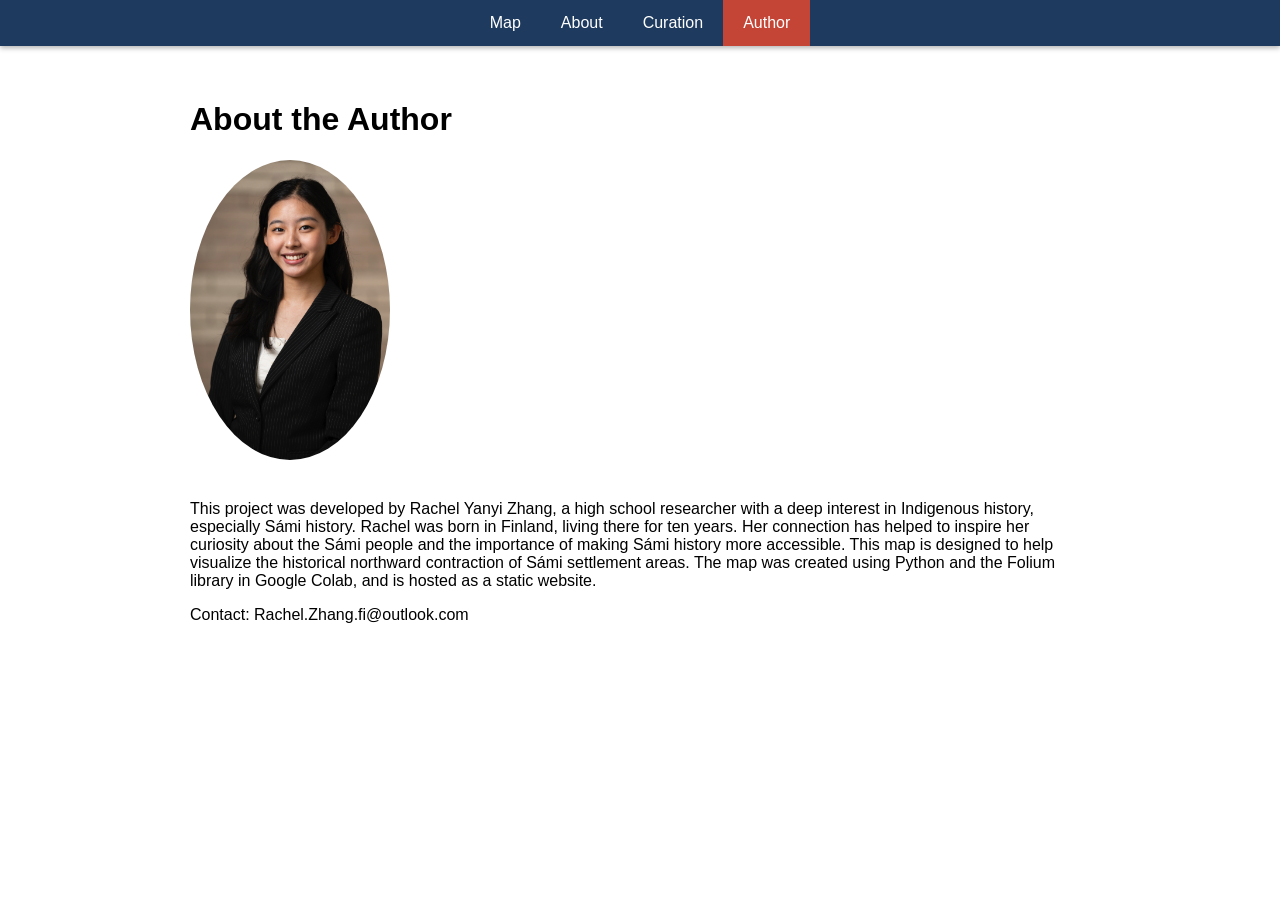
==== author.html @ b357cb5d "Update contact email for author" ====
<!DOCTYPE html>
<html>
<head>
    <title>Author – Sámi Migration Map</title>
    <link rel="stylesheet" href="styles.css">
</head>
<body>
<nav class="topnav">
  <a href="index.html">Map</a>
  <a href="about.html">About</a>
  <a href="curation.html">Curation</a>
  <a href="author.html" class="active">Author</a>
</nav>
<div class="content">
    <h1>About the Author</h1>
    <img src="IMG_2939.JPG" alt="Photo of Rachel Yanyi Zhang" style="max-width:200px; border-radius:50%; margin-bottom:20px;">
    <p>This project was developed by Rachel Yanyi Zhang, a high school researcher with a deep interest in Indigenous history, especially Sámi history. Rachel was born in Finland, living there for ten years. Her connection has helped to inspire her curiosity about the Sámi people and the importance of making Sámi history more accessible. This map is designed to help visualize the historical northward contraction of Sámi settlement areas. The map was created using Python and the Folium library in Google Colab, and is hosted as a static website.</p>
    <p>Contact: Rachel.Zhang.fi@outlook.com</p>
</div>
</body>
</html>
---- styles.css ----
body {
    font-family: 'Segoe UI', Tahoma, Geneva, Verdana, sans-serif;
    margin: 0;
    padding: 0;
}
.topnav {
    background-color: #1e3a5f;
    overflow: hidden;
    position: fixed;
    top: 0;
    width: 100%;
    z-index: 10000;
    display: flex;
    justify-content: center;
    box-shadow: 0 2px 5px rgba(0,0,0,0.3);
}
.topnav a {
    color: white;
    padding: 14px 20px;
    text-decoration: none;
    font-size: 16px;
    transition: background-color 0.3s;
}
.topnav a:hover {
    background-color: #2a5f8f;
}
.topnav a.active {
    background-color: #c44536;
}
/* Ensure the map is not hidden behind the fixed nav */
#map {
    top: 50px !important;
}
.content {
    margin-top: 60px;
    padding: 20px;
    max-width: 900px;
    margin-left: auto;
    margin-right: auto;
}
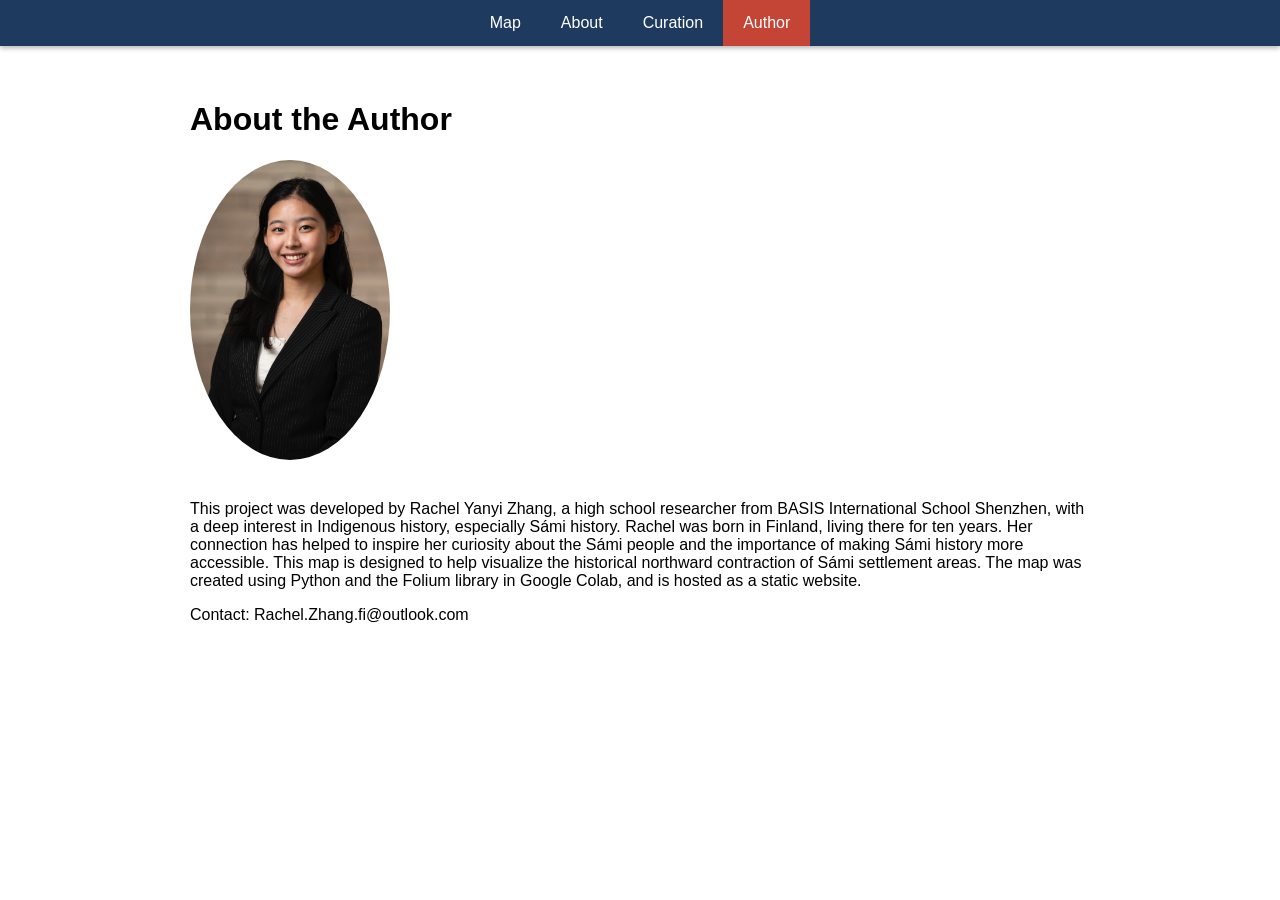
==== commit 31286968: "Revise author bio and image alt text Updated author's photo description and affiliation." ====
--- a/author.html
+++ b/author.html
@@ -13,8 +13,8 @@
 </nav>
 <div class="content">
     <h1>About the Author</h1>
-    <img src="IMG_2939.JPG" alt="Photo of Rachel Yanyi Zhang" style="max-width:200px; border-radius:50%; margin-bottom:20px;">
-    <p>This project was developed by Rachel Yanyi Zhang, a high school researcher with a deep interest in Indigenous history, especially Sámi history. Rachel was born in Finland, living there for ten years. Her connection has helped to inspire her curiosity about the Sámi people and the importance of making Sámi history more accessible. This map is designed to help visualize the historical northward contraction of Sámi settlement areas. The map was created using Python and the Folium library in Google Colab, and is hosted as a static website.</p>
+    <img src="IMG_2939.JPG" alt="Photo of Rachel Yanyi Zhang from BASIS International School Shenzhen" style="max-width:200px; border-radius:50%; margin-bottom:20px;">
+    <p>This project was developed by Rachel Yanyi Zhang, a high school researcher from BASIS International School Shenzhen, with a deep interest in Indigenous history, especially Sámi history. Rachel was born in Finland, living there for ten years. Her connection has helped to inspire her curiosity about the Sámi people and the importance of making Sámi history more accessible. This map is designed to help visualize the historical northward contraction of Sámi settlement areas. The map was created using Python and the Folium library in Google Colab, and is hosted as a static website.</p>
     <p>Contact: Rachel.Zhang.fi@outlook.com</p>
 </div>
 </body>
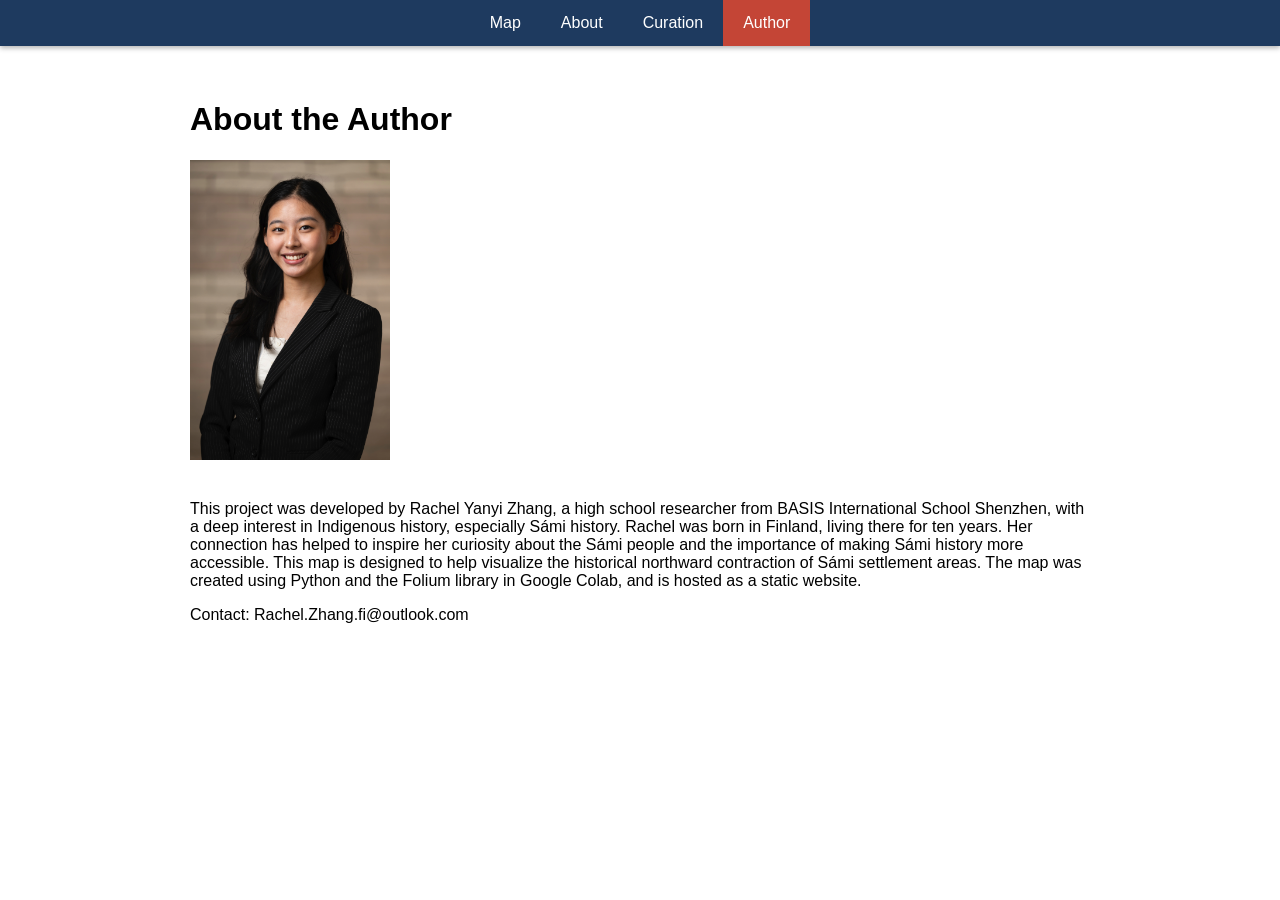
==== commit 20cc1429: "Change image border radius to 0% Updated image style to remove border radius." ====
--- a/author.html
+++ b/author.html
@@ -13,7 +13,7 @@
 </nav>
 <div class="content">
     <h1>About the Author</h1>
-    <img src="IMG_2939.JPG" alt="Photo of Rachel Yanyi Zhang from BASIS International School Shenzhen" style="max-width:200px; border-radius:50%; margin-bottom:20px;">
+    <img src="IMG_2939.JPG" alt="Photo of Rachel Yanyi Zhang from BASIS International School Shenzhen" style="max-width:200px; border-radius:0%; margin-bottom:20px;">
     <p>This project was developed by Rachel Yanyi Zhang, a high school researcher from BASIS International School Shenzhen, with a deep interest in Indigenous history, especially Sámi history. Rachel was born in Finland, living there for ten years. Her connection has helped to inspire her curiosity about the Sámi people and the importance of making Sámi history more accessible. This map is designed to help visualize the historical northward contraction of Sámi settlement areas. The map was created using Python and the Folium library in Google Colab, and is hosted as a static website.</p>
     <p>Contact: Rachel.Zhang.fi@outlook.com</p>
 </div>
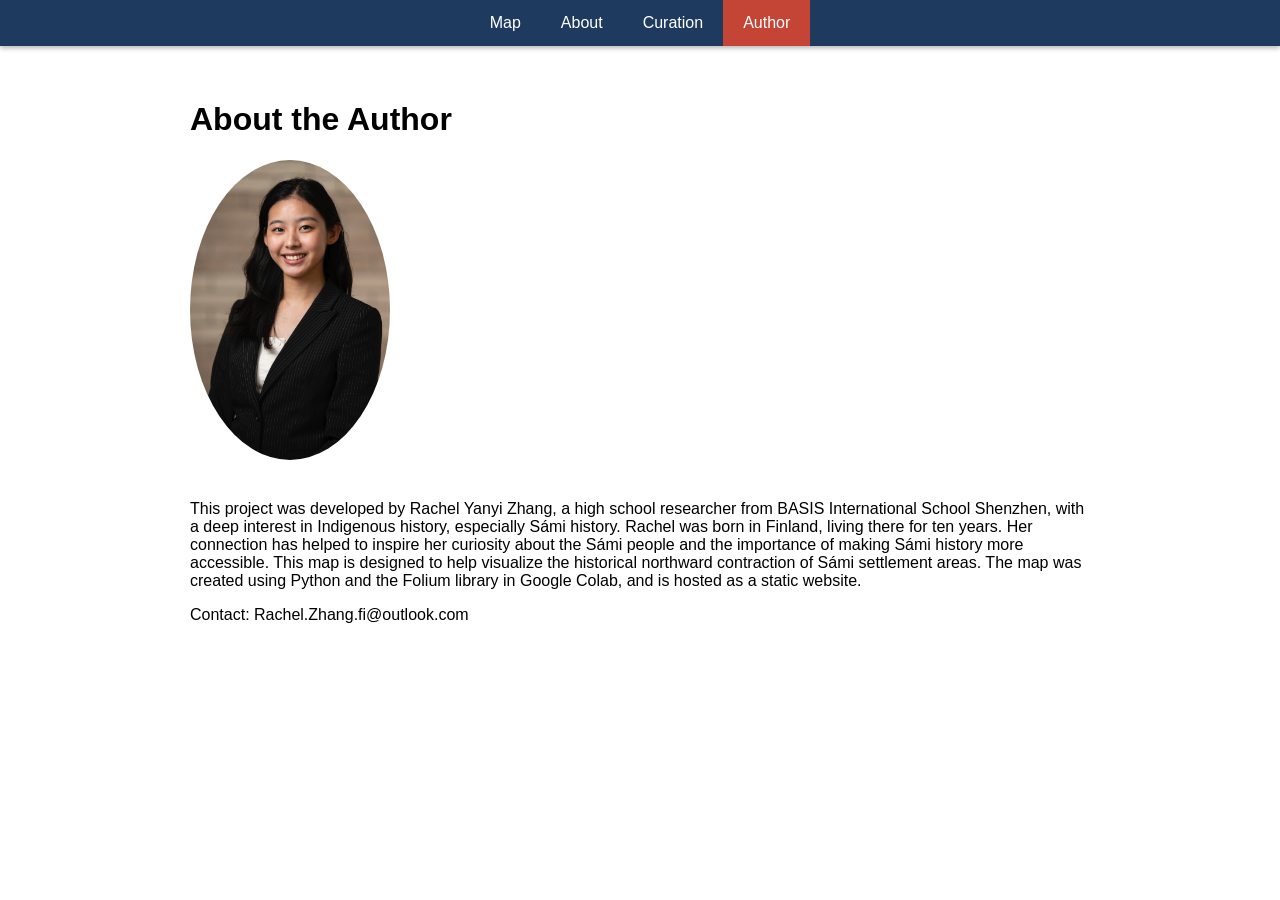
==== commit 35da6e61: "Update author image border radius Changed the image border radius from 0% to 50%." ====
--- a/author.html
+++ b/author.html
@@ -13,7 +13,7 @@
 </nav>
 <div class="content">
     <h1>About the Author</h1>
-    <img src="IMG_2939.JPG" alt="Photo of Rachel Yanyi Zhang from BASIS International School Shenzhen" style="max-width:200px; border-radius:0%; margin-bottom:20px;">
+    <img src="IMG_2939.JPG" alt="Photo of Rachel Yanyi Zhang from BASIS International School Shenzhen" style="max-width:200px; border-radius:50%; margin-bottom:20px;">
     <p>This project was developed by Rachel Yanyi Zhang, a high school researcher from BASIS International School Shenzhen, with a deep interest in Indigenous history, especially Sámi history. Rachel was born in Finland, living there for ten years. Her connection has helped to inspire her curiosity about the Sámi people and the importance of making Sámi history more accessible. This map is designed to help visualize the historical northward contraction of Sámi settlement areas. The map was created using Python and the Folium library in Google Colab, and is hosted as a static website.</p>
     <p>Contact: Rachel.Zhang.fi@outlook.com</p>
 </div>
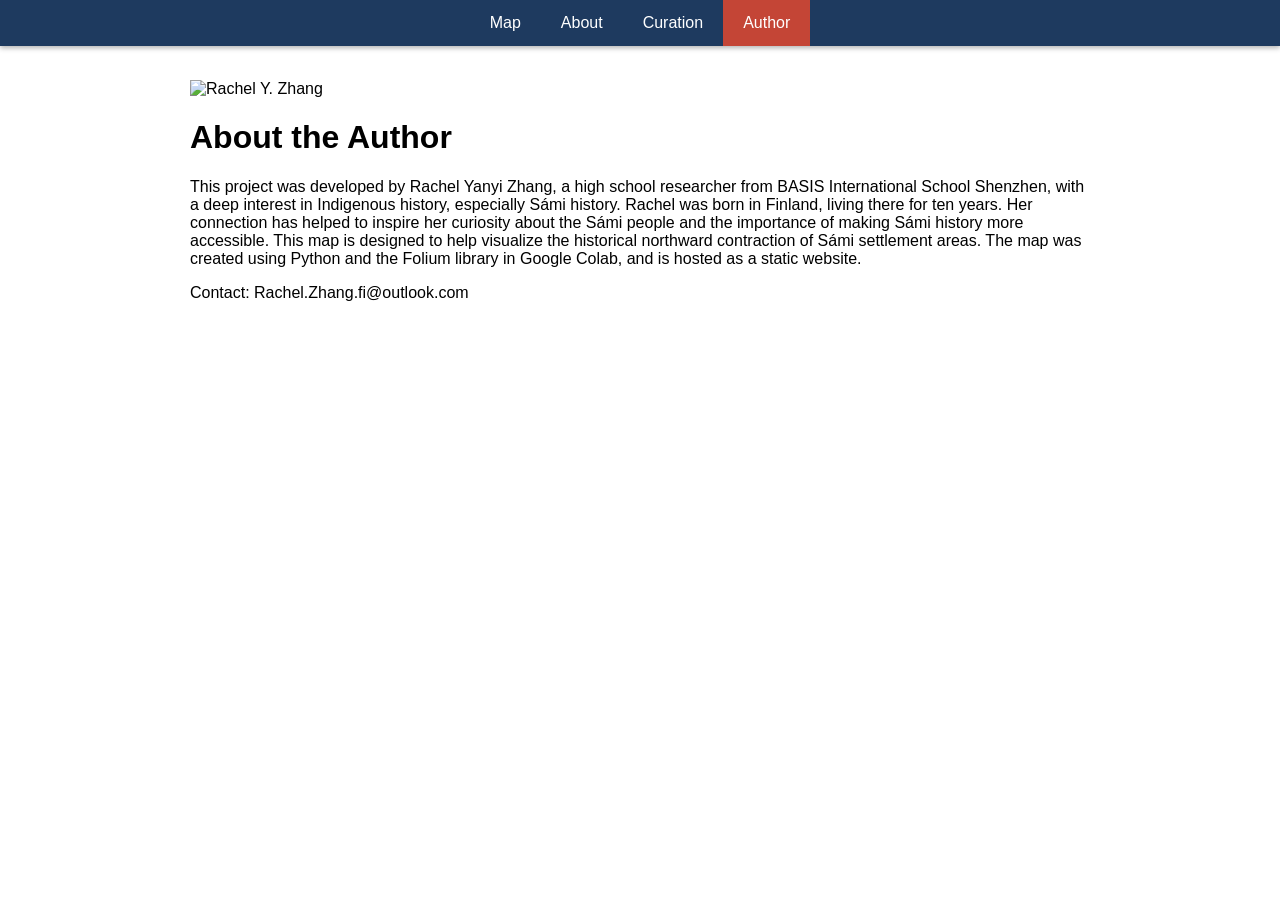
==== commit 842b1ec2: "Add author header with image to author.html Added author image and header section to author.html." ====
--- a/author.html
+++ b/author.html
@@ -12,8 +12,10 @@
   <a href="author.html" class="active">Author</a>
 </nav>
 <div class="content">
+    <div class="author-header">
+    <img src="images/author.jpg" alt="Rachel Y. Zhang" class="author-photo">
     <h1>About the Author</h1>
-    <img src="IMG_2939.JPG" alt="Photo of Rachel Yanyi Zhang from BASIS International School Shenzhen" style="max-width:200px; border-radius:50%; margin-bottom:20px;">
+    </div>
     <p>This project was developed by Rachel Yanyi Zhang, a high school researcher from BASIS International School Shenzhen, with a deep interest in Indigenous history, especially Sámi history. Rachel was born in Finland, living there for ten years. Her connection has helped to inspire her curiosity about the Sámi people and the importance of making Sámi history more accessible. This map is designed to help visualize the historical northward contraction of Sámi settlement areas. The map was created using Python and the Folium library in Google Colab, and is hosted as a static website.</p>
     <p>Contact: Rachel.Zhang.fi@outlook.com</p>
 </div>
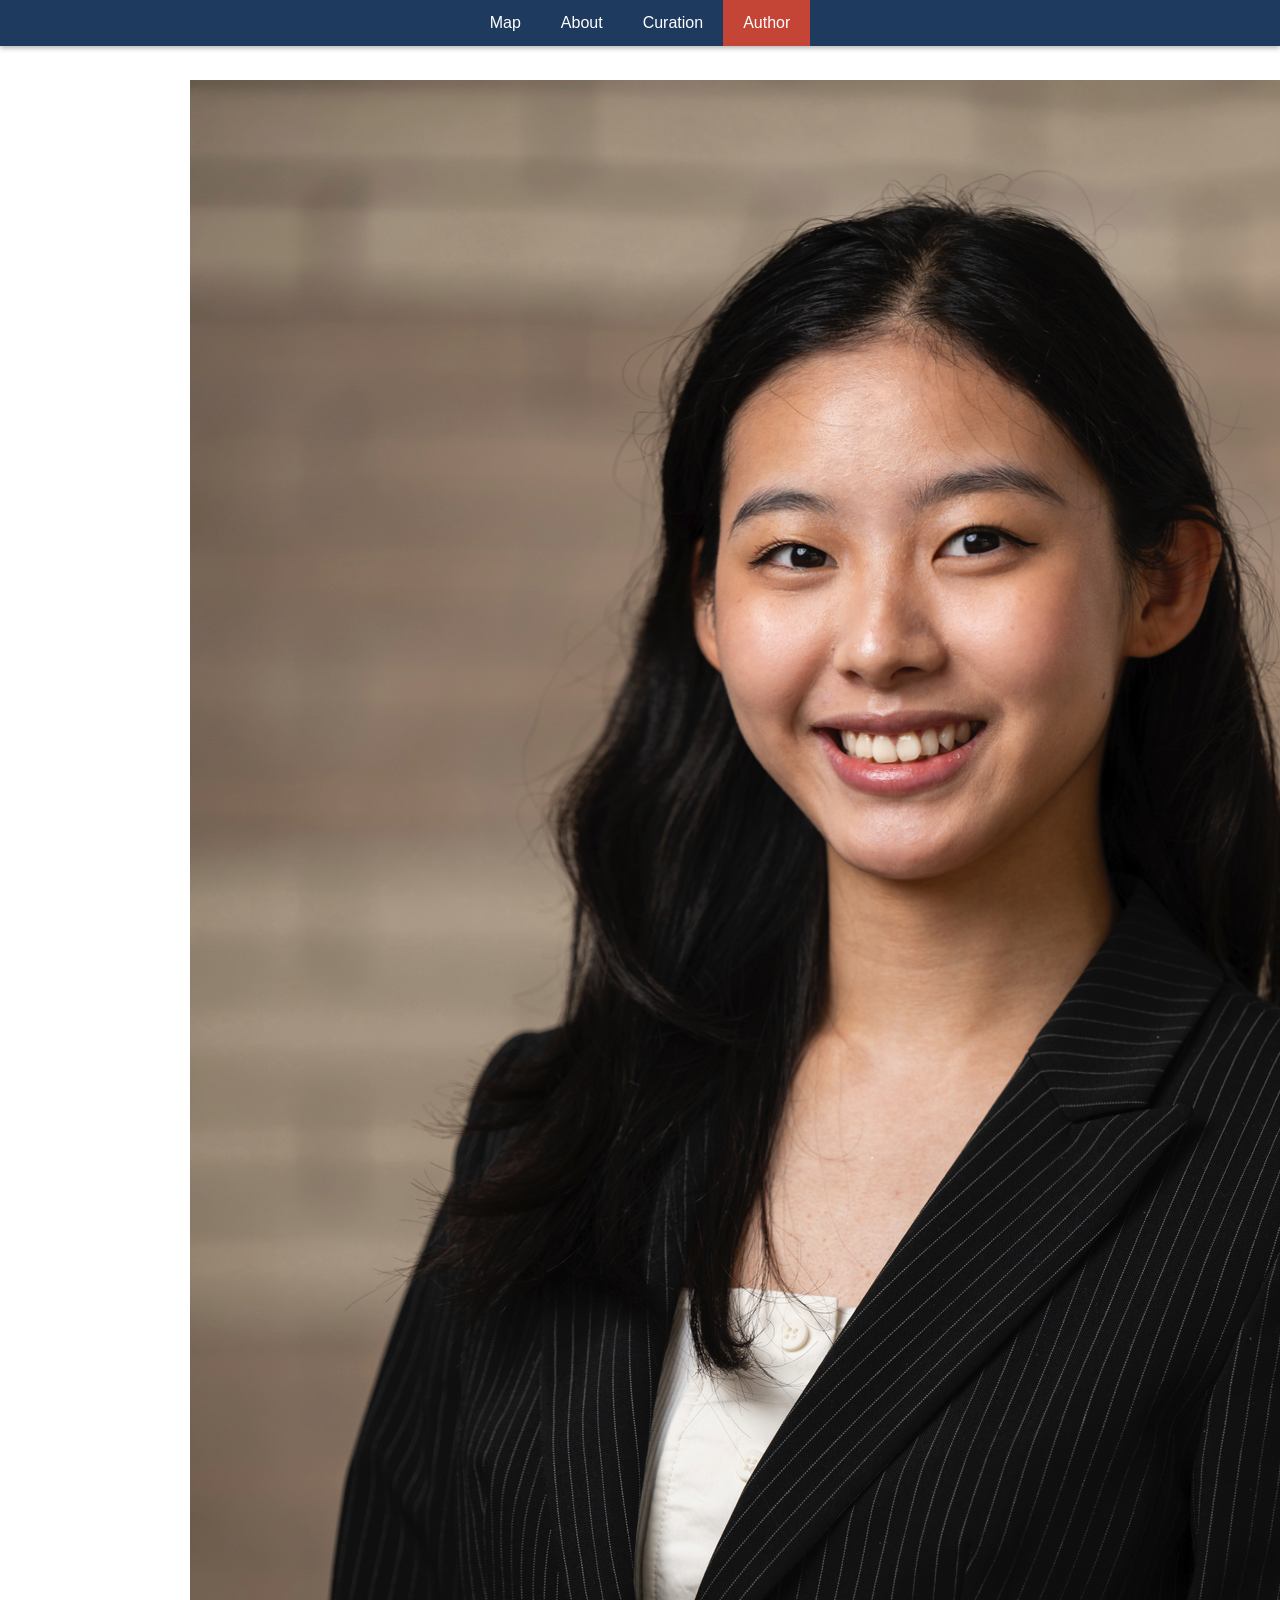
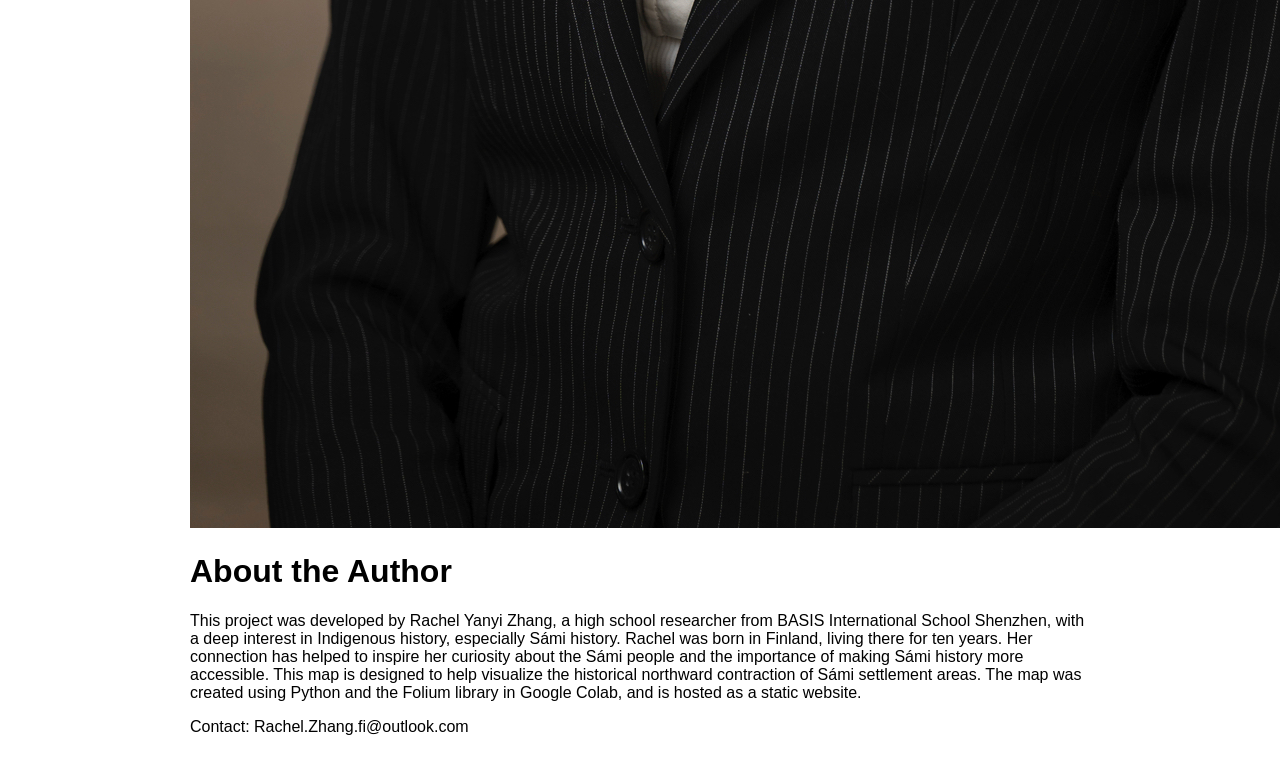
==== commit 15d75d0b: "Update author image and alt text in author.html" ====
--- a/author.html
+++ b/author.html
@@ -13,7 +13,7 @@
 </nav>
 <div class="content">
     <div class="author-header">
-    <img src="images/author.jpg" alt="Rachel Y. Zhang" class="author-photo">
+    <img src="IMG_2939.JPG" alt="Rachel Yanyi Zhang from  BASIS International School Shenzhen" class="author-photo">
     <h1>About the Author</h1>
     </div>
     <p>This project was developed by Rachel Yanyi Zhang, a high school researcher from BASIS International School Shenzhen, with a deep interest in Indigenous history, especially Sámi history. Rachel was born in Finland, living there for ten years. Her connection has helped to inspire her curiosity about the Sámi people and the importance of making Sámi history more accessible. This map is designed to help visualize the historical northward contraction of Sámi settlement areas. The map was created using Python and the Folium library in Google Colab, and is hosted as a static website.</p>
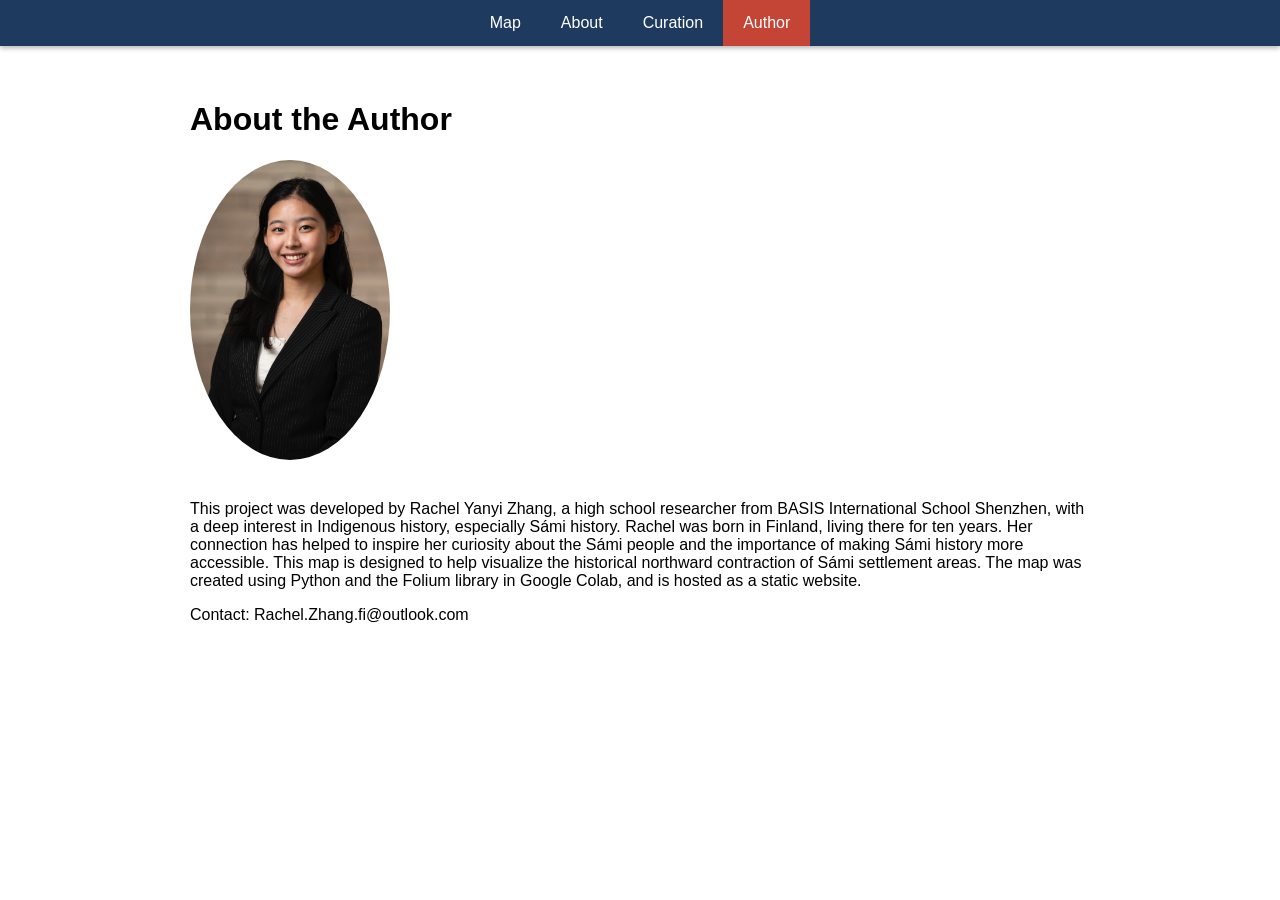
==== commit 52d1a4b9: "Refactor author section in author.html Updated author image and alt text for clarity." ====
--- a/author.html
+++ b/author.html
@@ -12,10 +12,8 @@
   <a href="author.html" class="active">Author</a>
 </nav>
 <div class="content">
-    <div class="author-header">
-    <img src="IMG_2939.JPG" alt="Rachel Yanyi Zhang from  BASIS International School Shenzhen" class="author-photo">
     <h1>About the Author</h1>
-    </div>
+    <img src="IMG_2939.JPG" alt="Photo of Rachel Yanyi Zhang from BASIS International School Shenzhen" style="max-width:200px; border-radius:50%; margin-bottom:20px;">
     <p>This project was developed by Rachel Yanyi Zhang, a high school researcher from BASIS International School Shenzhen, with a deep interest in Indigenous history, especially Sámi history. Rachel was born in Finland, living there for ten years. Her connection has helped to inspire her curiosity about the Sámi people and the importance of making Sámi history more accessible. This map is designed to help visualize the historical northward contraction of Sámi settlement areas. The map was created using Python and the Folium library in Google Colab, and is hosted as a static website.</p>
     <p>Contact: Rachel.Zhang.fi@outlook.com</p>
 </div>
--- a/styles.css
+++ b/styles.css
@@ -39,3 +39,24 @@
     margin-left: auto;
     margin-right: auto;
 }
+
+/* author header: put author photo and title on the same row */
+.author-header {
+  display: flex;
+  align-items: center;
+  gap: 16px;
+  margin-bottom: 12px;
+}
+
+.author-photo {
+  width: 96px;
+  height: 96px;
+  border-radius: 50%;
+  object-fit: cover;
+  box-shadow: 0 2px 6px rgba(0,0,0,0.15);
+}
+
+@media (max-width: 600px) {
+  .author-header { flex-direction: column; align-items: flex-start; }
+  .author-photo { width: 80px; height: 120px; margin-bottom: 8px; }
+}
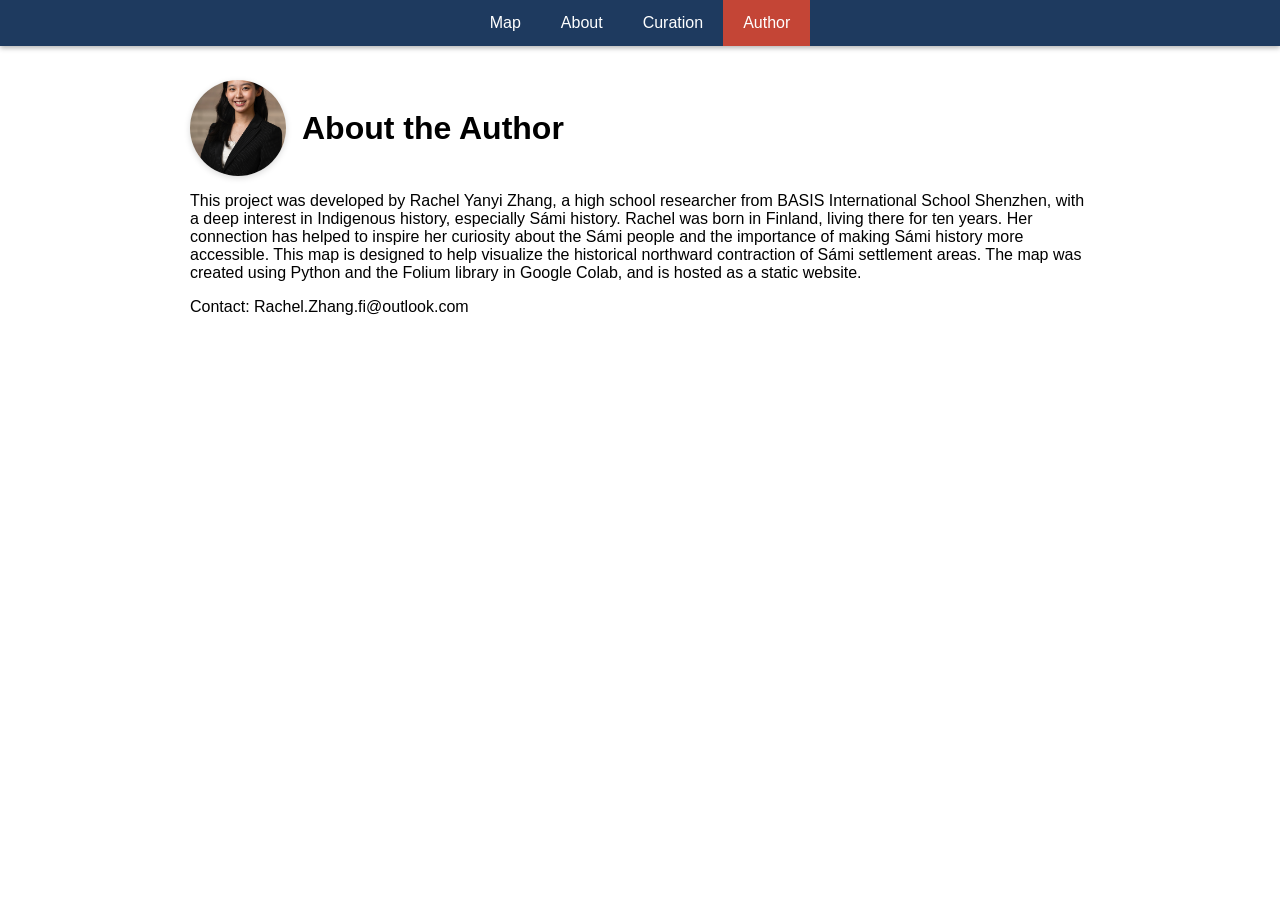
==== commit 3eda926b: "Revert to picture beside title" ====
--- a/author.html
+++ b/author.html
@@ -12,8 +12,10 @@
   <a href="author.html" class="active">Author</a>
 </nav>
 <div class="content">
+    <div class="author-header">
+    <img src="IMG_2939.JPG" alt="Rachel Yanyi Zhang from  BASIS International School Shenzhen" class="author-photo">
     <h1>About the Author</h1>
-    <img src="IMG_2939.JPG" alt="Photo of Rachel Yanyi Zhang from BASIS International School Shenzhen" style="max-width:200px; border-radius:50%; margin-bottom:20px;">
+    </div>
     <p>This project was developed by Rachel Yanyi Zhang, a high school researcher from BASIS International School Shenzhen, with a deep interest in Indigenous history, especially Sámi history. Rachel was born in Finland, living there for ten years. Her connection has helped to inspire her curiosity about the Sámi people and the importance of making Sámi history more accessible. This map is designed to help visualize the historical northward contraction of Sámi settlement areas. The map was created using Python and the Folium library in Google Colab, and is hosted as a static website.</p>
     <p>Contact: Rachel.Zhang.fi@outlook.com</p>
 </div>
